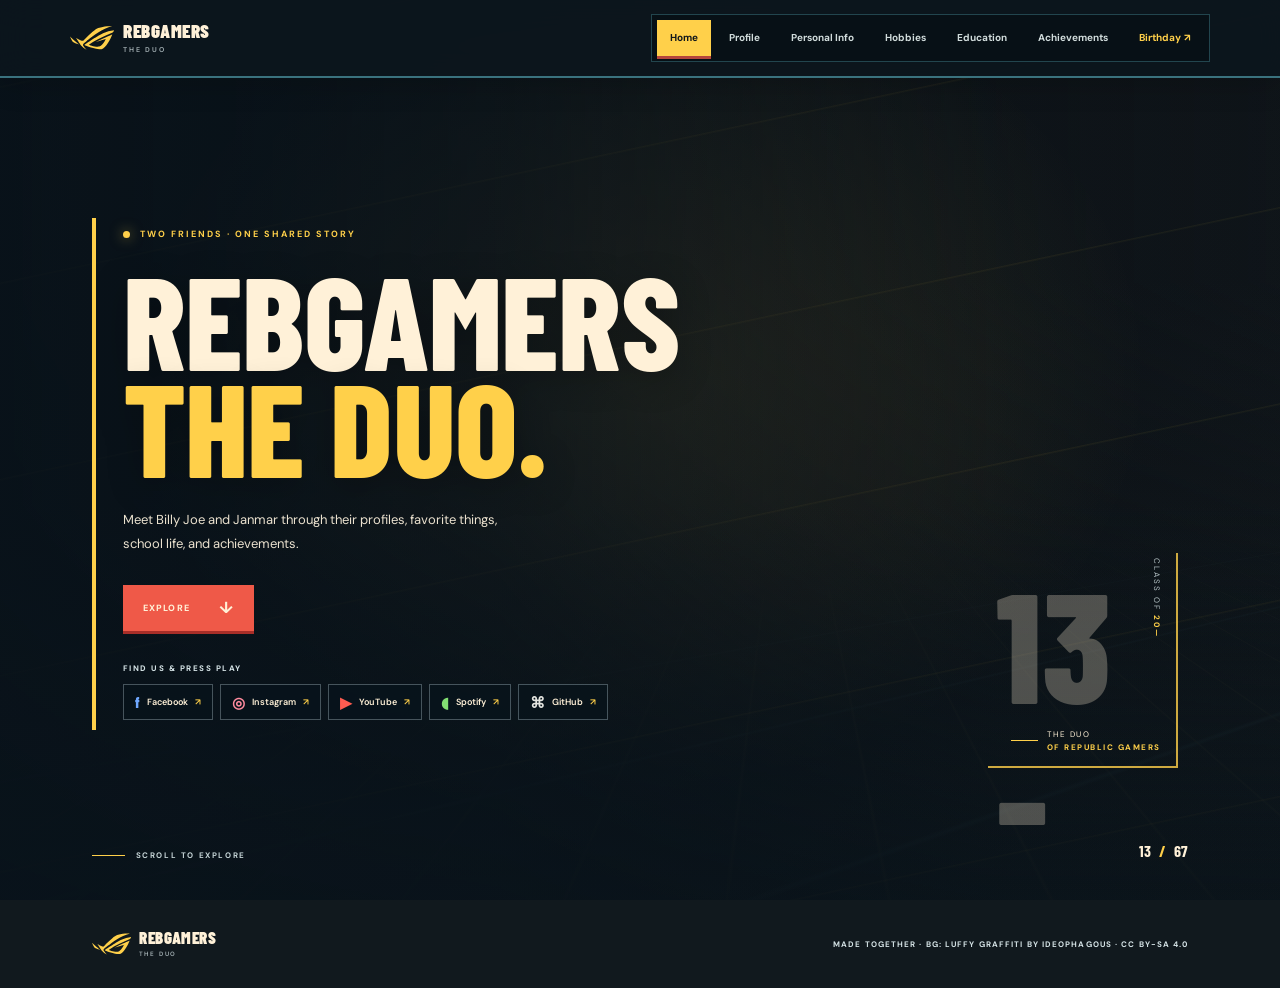
==== index.html @ a20a7be3 "Fix social share preview image URL" ====
<!DOCTYPE html>
<html lang="en">
<head>
	<meta charset="UTF-8">
	<meta name="viewport" content="width=device-width, initial-scale=1.0">
	<meta name="theme-color" content="#11171b">
	<meta name="description" content="REBGAMERS: a shared student portfolio featuring hobbies, education, and achievements.">
	<title>REBGAMERS</title>
	<link rel="canonical" href="https://billyjoedamasino45-gif.github.io/REBGAMERS..../">
	<meta property="og:type" content="website">
	<meta property="og:url" content="https://billyjoedamasino45-gif.github.io/REBGAMERS..../">
	<meta property="og:title" content="REBGAMERS | Billy Joe and Janmar">
	<meta property="og:description" content="Meet Billy Joe and Janmar in their shared portfolio of profiles, hobbies, education, and achievements.">
	<meta property="og:image" content="https://billyjoedamasino45-gif.github.io/REBGAMERS..../bj.jpg">
	<meta property="og:image:alt" content="Billy Joe Damasino">
	<meta name="twitter:card" content="summary_large_image">
	<meta name="twitter:title" content="REBGAMERS | Billy Joe and Janmar">
	<meta name="twitter:description" content="Meet Billy Joe and Janmar in their shared portfolio of profiles, hobbies, education, and achievements.">
	<meta name="twitter:image" content="https://billyjoedamasino45-gif.github.io/REBGAMERS..../bj.jpg">
	<link rel="preconnect" href="https://fonts.googleapis.com">
	<link rel="preconnect" href="https://fonts.gstatic.com" crossorigin>
	<link href="https://fonts.googleapis.com/css2?family=Barlow+Condensed:wght@500;600;700;800;900&family=DM+Sans:wght@400;500;600;700&display=swap" rel="stylesheet">
	<link rel="stylesheet" href="style.css">
</head>
<body>
	<div class="race-backdrop" aria-hidden="true">
		<div class="race-photo"></div>
		<div class="speed-lines"></div>
		<div class="race-grid"></div>
	</div>

	<header class="site-header">
		<a class="wordmark" href="#home" aria-label="REBGAMERS home"><svg class="wordmark-mark" viewBox="0 0 32 18" aria-hidden="true"><path fill="#ffd04a" fill-rule="evenodd" d="M12.143 11.094c-2.552 1.888-2.936 2.676-2.627 3.273a20.501 20.501 0 0 0 2.58 3.2v.023a11.358 11.358 0 0 1-4.046-3.097c-.935-1.264-3.596-5.474-3.596-5.474.297.142.634.314.992.495 1.573.799 3.54 1.796 4.173 1.443 5.736-5.593 8.835-8.558 10.954-9.222C26.517-.139 30.677.54 30.677.54 23.67 2.194 16.384 7.825 13.19 10.294c-.425.328-.777.6-1.046.8zm-.445 3.575a8.9 8.9 0 0 1-1.158-.645s8.482-6.043 13.5-8.429A24.683 24.683 0 0 1 32 3.292a2.404 2.404 0 0 1-.949 1.622h-.047c-11.95 4.874-16.992 8.657-17.395 8.966 0 .007 4.862 1.918 7.59 1.37 2.727-.547 4.824-5.469 4.824-5.469l1.758-.54-9.578 2.893.525-.266.033-.011c.797-.409 2.504-1.253 5.313-2.567 3.348-1.575 6.669-2.893 6.669-2.893-1.11 3.083-4.653 9.767-7.789 10.791-1.167.375-7.158-.72-11.256-2.519zm7.03-2.8.009-.005-.142.052.133-.048zm9.975-6.217zM1.812 11.596A17.537 17.537 0 0 1 0 7.996s4.478 4.178 6.662 5.703l-.059-.028c-.484-.112-3.928-.956-4.791-2.075z"/></svg><span>REBGAMERS<small>THE DUO</small></span></a>
		<nav class="main-nav" aria-label="Main navigation">
			<a class="nav-link active" href="#home" aria-current="page">Home</a>
			<a class="nav-link" href="#Profile">Profile</a>
			<a class="nav-link" href="#personal-info">Personal Info</a>
			<a class="nav-link" href="#hobbies">Hobbies</a>
			<a class="nav-link" href="#education">Education</a>
			<a class="nav-link" href="#achievements">Achievements</a>
			<a class="nav-link nav-date" href="#dates">Birthday <span aria-hidden="true">↗</span></a>
		</nav>
	</header>

	<main>
		<section class="hero" id="home">
			<div class="hero-copy">
				<p class="eyebrow"><span class="live-dot"></span> TWO FRIENDS · ONE SHARED STORY</p>
				<h1>REBGAMERS<br><span>the duo.</span></h1>
				<p class="hero-description">Meet Billy Joe and Janmar through their profiles, favorite things, school life, and achievements.</p>
				<a class="hero-button" href="#Profile">EXPLORE <span aria-hidden="true">↓</span></a>
				<div class="app-shortcuts" aria-label="Useful app links">
					<p>FIND US &amp; PRESS PLAY</p>
					<div class="app-link-grid">
						<a class="app-link app-facebook" href="https://www.facebook.com/" target="_blank" rel="noopener noreferrer"><span aria-hidden="true">f</span> Facebook <span class="app-external" aria-hidden="true">↗</span></a>
						<a class="app-link app-instagram" href="https://www.instagram.com/" target="_blank" rel="noopener noreferrer"><span aria-hidden="true">◎</span> Instagram <span class="app-external" aria-hidden="true">↗</span></a>
						<a class="app-link app-youtube" href="https://www.youtube.com/" target="_blank" rel="noopener noreferrer"><span aria-hidden="true">▶</span> YouTube <span class="app-external" aria-hidden="true">↗</span></a>
						<a class="app-link app-spotify" href="https://open.spotify.com/" target="_blank" rel="noopener noreferrer"><span aria-hidden="true">◖</span> Spotify <span class="app-external" aria-hidden="true">↗</span></a>
						<a class="app-link app-github" href="https://github.com/" target="_blank" rel="noopener noreferrer"><span aria-hidden="true">⌘</span> GitHub <span class="app-external" aria-hidden="true">↗</span></a>
					</div>
				</div>
			</div>
			<div class="hero-aside" aria-label="REBGAMERS">
				<span class="hero-vertical-label">CLASS OF <b>20—</b></span>
				<div class="hero-number">13 - 67</div>
				<div class="hero-caption"><span class="caption-line"></span><span>THE DUO <br><b> OF REPUBLIC GAMERS</b></span></div>
			</div>
			<a class="scroll-cue" href="#Profile"><span class="scroll-line"></span> SCROLL TO EXPLORE</a>
			<div class="hero-index">13 <span>/</span> 67</div>
		</section>

		<section class="Profile-section content-section" id="Profile">
			<div class="section-heading">
				<div><p class="eyebrow section-kicker">012 — GAMERS</p><h2>Meet the <span>DUO.</span></h2></div>
				<p class="section-intro">Two different personalities with Billy Joe And Janmar Lawrence.</p>
			</div>
			<div class="friend-grid">
				<article class="friend-card friend-one">
					<div class="friend-photo-wrap">
						<img class="friend-photo" src="photos/bj.jpg" alt="Billy Joe Damasino" loading="lazy" decoding="async">
						<span class="portrait-label"> spam dol</span><span class="friend-number">13</span>
					</div>
					<div class="friend-info"><p class="eyebrow">YAMETE KUDASAI 13 · CO LEADER</p><h3 contenteditable="true" spellcheck="false" aria-label="Edit first friend's name">Billy Joe E. Damasino</h3><p class="friend-tagline" contenteditable="true" spellcheck="false" aria-label="Edit first friend's tagline">Isaiah 60:22</p><a class="text-link" href="#profile-one-hobbies">EXPLORE PROFILE <span aria-hidden="true">↗</span></a></div>
				</article>
				<article class="friend-card friend-two">
					<div class="friend-photo-wrap">
						<img class="friend-photo" src="photos/jm.jpg" alt="Janmar Lawrence Aloot" loading="lazy" decoding="async">
						<span class="portrait-label">HAYABUSA</span><span class="friend-number">67</span>
					</div>
					<div class="friend-info"><p class="eyebrow">Haya 67 · LEADER</p><h3 contenteditable="true" spellcheck="false" aria-label="Edit second friend's name">Janmar Lawrence P. Aloot</h3><p class="friend-tagline" contenteditable="true" spellcheck="false" aria-label="Edit second friend's tagline">Good energy. Sharp focus. Ready for more.</p><a class="text-link" href="#profile-two-hobbies">EXPLORE PROFILE <span aria-hidden="true">↗</span></a></div>
				</article>
			</div>
			<p class="edit-note">Tap highlighted text to edit it. Your changes are saved in this browser only.</p>
		</section>

		<section class="personal-section content-section" id="personal-info">
			<div class="section-heading">
				<div><p class="eyebrow section-kicker">02 — THE DUO</p><h2>Personal <span>details.</span></h2></div>
				<p class="section-intro">A quick look at the people, places, and details that make up the duo.</p>
			</div>
			<div class="profile-columns personal-columns">
				<article class="personal-panel">
					<div class="panel-topline"><span class="driver-tag"><span class="status-dot"></span> YAMETE KUDASAI 13.</span><span class="panel-id">A / PERSONAL INFO</span></div>
					<h3 contenteditable="true" spellcheck="false" aria-label="Edit first friend's name">BILLY JOE E. DAMASINO </h3>
					<div class="personal-serial">13</div>
					<dl class="personal-list">
						<div class="personal-row"><dt>DATE OF BIRTH</dt><dd contenteditable="true" spellcheck="false">13/09/2008</dd></div>
						<div class="personal-row"><dt>RELIGION</dt><dd contenteditable="true" spellcheck="false">Roman Catholic</dd></div>
						<div class="personal-row"><dt>FATHER</dt><dd contenteditable="true" spellcheck="false">JUANITO D. DAMASINO</dd></div>
						<div class="personal-row"><dt>MOTHER</dt><dd contenteditable="true" spellcheck="false">VIRGINIA E. DAMASINO</dd></div>
						<div class="personal-row"><dt>ADDRESS</dt><dd contenteditable="true" spellcheck="false">Carunoan East Rosario La Union</dd></div>
					</dl>
				</article>
				<article class="personal-panel personal-panel-alt">
					<div class="panel-topline"><span class="driver-tag"><span class="status-dot"></span>ITS UP TO YOU.</span><span class="panel-id">B / PERSONAL INFO</span></div>
					<h3 contenteditable="true" spellcheck="false" aria-label="Edit second friend's name">JANMAR LAWRENCE P. ALOOT</h3>
					<div class="personal-serial">67</div>
					<dl class="personal-list">
						<div class="personal-row"><dt>DATE OF BIRTH</dt><dd contenteditable="true" spellcheck="false">06/10/2004</dd></div>
						<div class="personal-row"><dt>RELIGION</dt><dd contenteditable="true" spellcheck="false">Roman Catholic</dd></div>
						<div class="personal-row"><dt>FATHER</dt><dd contenteditable="true" spellcheck="false">Jayson Chavez</dd></div>
						<div class="personal-row"><dt>MOTHER</dt><dd contenteditable="true" spellcheck="false">Mary Ann Perez</dd></div>
						<div class="personal-row"><dt>ADDRESS</dt><dd contenteditable="true" spellcheck="false">Urdaneta City, Pangasinan</dd></div>
					</dl>
				</article>
			</div>
			
		</section>

		<section class="split-section content-section" id="hobbies">
			<div class="section-heading">
				<div><p class="eyebrow section-kicker">03 — hobbies / favorates</p><h2>we have<br><span>for fun.</span></h2></div>
				<p class="section-two different">Billy Joe And JM has two different hobbies.</p>
			</div>
			<div class="profile-columns">
				<article class="profile-panel" id="profile-one-hobbies">
					<div class="panel-topline"><span class="driver-tag"><span class="status-dot"></span> YAMETE KUDASAI</span><span class="panel-id">A / HOBBIES</span></div>
					<h3 contenteditable="true" spellcheck="false" aria-label="Edit first friend's name">BILLY JOE E.DAMASINO</h3>
					<div class="hobby-folders">
						<section class="hobby-folder" data-user="billy" data-folder="music"><div class="folder-heading"><span class="folder-icon" aria-hidden="true">♫</span><div><h4>Music</h4><p>Favorite songs and audio</p></div></div><label class="folder-add">＋ Add music<input class="folder-input" type="file" accept="audio/*" multiple aria-label="Add music files for Friend One"></label><div class="folder-items" aria-live="polite"><p class="folder-empty">Your music will appear here.</p></div></section>
						<section class="hobby-folder" data-user="billy" data-folder="photos"><div class="folder-heading"><span class="folder-icon" aria-hidden="true">▧</span><div><h4>Photos</h4><p>Pictures and memories</p></div></div><label class="folder-add">＋ Add photos<input class="folder-input" type="file" accept="image/*" multiple aria-label="Add photos for Friend One"></label><div class="folder-items" aria-live="polite"><p class="folder-empty">Your photos will appear here.</p></div></section>
						<section class="hobby-folder" data-user="billy" data-folder="favorites"><div class="folder-heading"><span class="folder-icon" aria-hidden="true">☆</span><div><h4>Favorites</h4><p>Photos or music you love</p></div></div><label class="folder-add">＋ Add favorites<input class="folder-input" type="file" accept="image/*,audio/*" multiple aria-label="Add favorite photos or music for Friend One"></label><div class="folder-items" aria-live="polite"><p class="folder-empty">Your favorites will appear here.</p></div></section>
					</div>
				</article>
				<article class="profile-panel profile-panel-alt" id="profile-two-hobbies">
					<div class="panel-topline"><span class="driver-tag"><span class="status-dot"></span> ITS UP TO YOU.</span><span class="panel-id">B / HOBBIES</span></div>
					<h3 contenteditable="true" spellcheck="false" aria-label="Edit second friend's name">JANMAR LAWRENCE P. ALOOT</h3>
					<div class="hobby-folders">
						<section class="hobby-folder" data-user="janmar" data-folder="music"><div class="folder-heading"><span class="folder-icon" aria-hidden="true">♫</span><div><h4>Music</h4><p>Favorite songs and audio</p></div></div><label class="folder-add">＋ Add music<input class="folder-input" type="file" accept="audio/*" multiple aria-label="Add music files for Friend Two"></label><div class="folder-items" aria-live="polite"><p class="folder-empty">Your music will appear here.</p></div></section>
						<section class="hobby-folder" data-user="janmar" data-folder="photos"><div class="folder-heading"><span class="folder-icon" aria-hidden="true">▧</span><div><h4>Photos</h4><p>Pictures and memories</p></div></div><label class="folder-add">＋ Add photos<input class="folder-input" type="file" accept="image/*" multiple aria-label="Add photos for Friend Two"></label><div class="folder-items" aria-live="polite"><p class="folder-empty">Your photos will appear here.</p></div></section>
						<section class="hobby-folder" data-user="janmar" data-folder="favorites"><div class="folder-heading"><span class="folder-icon" aria-hidden="true">☆</span><div><h4>Favorites</h4><p>Photos or music you love</p></div></div><label class="folder-add">＋ Add favorites<input class="folder-input" type="file" accept="image/*,audio/*" multiple aria-label="Add favorite photos or music for Friend Two"></label><div class="folder-items" aria-live="polite"><p class="folder-empty">Your favorites will appear here.</p></div></section>
					</div>
				</article>
			</div>
			<p class="edit-note">New uploads are saved in this browser.</p>
			<p class="hobby-status" role="status" aria-live="polite"></p>
		</section>

		<section class="education-section content-section" id="education">
			<div class="section-heading">
				<div><p class="eyebrow section-kicker">04 — EDUCATION</p><h2>Every grade.<br><span>Every step.</span></h2></div>
			</div>
			<div class="profile-columns education-columns">
				<article class="education-panel">
					<div class="panel-topline"><span class="driver-tag"><span class="status-dot"></span> YAMETE KUDASAI</span><span class="panel-id">A / EDUCATION</span></div>
					<h3 contenteditable="true" spellcheck="false" aria-label="Edit first friend's name">BILLY JOE E. DAMASINO</h3>
					<div class="school-stage"><span class="stage-label">ELEMENTARY</span><span class="stage-grades">GRADES 1–6</span><p contenteditable="true" spellcheck="false">Carunoan Elementary School · 2014 - 2020</p><div class="grade-track" aria-label="Grades 1 through 6"><span>01</span><span>02</span><span>03</span><span>04</span><span>05</span><span>06</span></div></div>
					<div class="school-stage"><span class="stage-label">JUNIOR HIGH</span><span class="stage-grades">GRADES 7–10</span><p contenteditable="true" spellcheck="false">Rosario Integrated School(RIS) · </p><div class="grade-track four" aria-label="Grades 7 through 10"><span>07</span><span>08</span><span>09</span><span>10</span></div></div>
					<div class="school-stage"><span class="stage-label">SENIOR HIGH</span><span class="stage-grades">GRADES 11–12</span><p contenteditable="true" spellcheck="false">Rosario Integrated School(RIS) · HUMSS 2024- 2026</p><div class="grade-track two" aria-label="Grades 11 and 12"><span>11</span><span>12</span></div></div>
				</article>
				<article class="education-panel education-panel-alt">
					<div class="panel-topline"><span class="driver-tag"><span class="status-dot"></span> Haya 2</span><span class="panel-id">B / EDUCATION</span></div>
					<h3 contenteditable="true" spellcheck="false" aria-label="Edit second friend's name">Janmar Lawrence P. ALOOT</h3>
					<div class="school-stage"><span class="stage-label">ELEMENTARY</span><span class="stage-grades">GRADES 1–6</span><p contenteditable="true" spellcheck="false">Sampiruhan Elementary School</p><div class="grade-track" aria-label="Grades 1 through 6"><span>01</span><span>02</span><span>03</span><span>04</span><span>05</span><span>06</span></div></div>
					<div class="school-stage"><span class="stage-label">JUNIOR HIGH</span><span class="stage-grades">GRADES 7–10</span><p contenteditable="true" spellcheck="false">Palina East National High School</p><div class="grade-track four" aria-label="Grades 7 through 10"><span>07</span><span>08</span><span>09</span><span>10</span></div></div>
					<div class="school-stage"><span class="stage-label">SENIOR HIGH</span><span class="stage-grades">GRADES 11–12</span><p contenteditable="true" spellcheck="false">Palina East National High School · STEM 2019 - 2020 & 2020 - 2022 </p><div class="grade-track two" aria-label="Grades 11 and 12"><span>11</span><span>12</span></div></div>
				</article>
			</div>
		</section>

		<section class="achievement-section content-section" id="achievements">
			<div class="section-heading">
				<div><p class="eyebrow section-kicker">05 — ACHIEVEMENTS</p><h2>Wins worth<br><span>remembering.</span></h2></div>
				<p class="section-intro">Big or small, every achievement counts. Put the award, what it was for, and the year.</p>
			</div>
			<div class="profile-columns achievement-columns">
				<article class="achievement-panel">
					<div class="panel-topline"><span class="driver-tag"><span class="status-dot"></span> YAMETE KUDASAI</span><span class="panel-id">A / ACHIEVEMENTS</span></div>
					<h3 contenteditable="true" spellcheck="false" aria-label="Edit first friend's name">BILLY JOE E. DAMASINO </h3>
					<div class="award-row"><span class="award-star">★</span><div><strong contenteditable="true" spellcheck="false">Champion Performing arts Salip Kaalaman CULMILATING- First Place Creative booth CULMINATING  </strong><p contenteditable="true" spellcheck="false">Award title or achievement · Year</p></div><span class="award-rank">01</span></div>
					<div class="award-row"><span class="award-star">★</span><div><strong contenteditable="true" spellcheck="false"> 8 ball and 9 ball champion intramurals 2024 present </strong><p contenteditable="true" spellcheck="false">2024 Present</p></div><span class="award-rank">02</span></div>
					<div class="award-row"><span class="award-star">★</span><div><strong contenteditable="true" spellcheck="false">8 ball and  9 ball champion intramurals 2025 - defending champion (RIS) District 2025</strong><p >2025 present</p></div><span class="award-rank">03</span></div>
				</article>
				<article class="achievement-panel achievement-panel-alt">
					<div class="panel-topline"><span class="driver-tag"><span class="status-dot"></span> Haya 2</span><span class="panel-id">B / ACHIEVEMENTS</span></div>
					<h3 contenteditable="true" spellcheck="false" aria-label="Edit second friend's name">JANMAR LAWRENCE P. ALOOT</h3>
					<div class="award-row"><span class="award-star">★</span><div><strong contenteditable="true" spellcheck="false">Perfect attendance award</strong></div><span class="award-rank">01</span></div>
					<div class="award-row"><span class="award-star">★</span><div><strong contenteditable="true" spellcheck="false">Sports or team achievement</strong><p contenteditable="true" spellcheck="false">chess 1st runner up intramurals 2018</p></div><span class="award-rank">02</span></div>
					<div class="award-row"><span class="award-star">★</span><div><strong contenteditable="true" spellcheck="false">A personal win</strong><p contenteditable="true" spellcheck="false">chess defending champion 2019 - (PENHS)</p></div><span class="award-rank">03</span></div>
				</article>
			</div>
		</section>

		<section class="dates-section content-section" id="dates">
			<div class="dates-header"><p class="eyebrow section-kicker">06 — CELEBRATE US</p><h2>Our <span>birthdays.</span></h2><p>SPECIAL DAY</p></div>
			<div class="dates-grid">
				<article class="date-entry"><span class="date-driver">YAMETE KUDASAI</span><span class="date-icon" aria-hidden="true">✳</span><h3 contenteditable="true" spellcheck="false">BILLY JOE E. DAMASINO</h3><div class="date-field"><span>BIRTHDAY</span><span contenteditable="true" spellcheck="false">13/09/2008</span></div><div class="date-field"><span>FAVORITE MEMORY</span><span contenteditable="true" spellcheck="false">to celebrate cristmas and new year with my family - december 25 - january 1</span></div></article>
				<article class="date-entry date-entry-alt"><span class="date-driver">Haya 2</span><span class="date-icon" aria-hidden="true">✳</span><h3 contenteditable="true" spellcheck="false">JANMAR LAWRENCE P. ALOOT</h3><div class="date-field"><span>BIRTHDAY</span><span contenteditable="true" spellcheck="false">06/10/2004</span></div><div class="date-field"><span>FAVORITE MEMORY</span><span contenteditable="true" spellcheck="false">to celebrate cristmas and new year with my family - december 25 - january 1</span></div></article>
			</div>
			<p class="final-date">present <span>—</span> 2026</p>
		</section>
	</main>
	<p class="edit-status" role="status" aria-live="polite"></p>

	<footer class="site-footer"><a class="wordmark footer-mark" href="#home" aria-label="REBGAMERS home"><svg class="wordmark-mark" viewBox="0 0 32 18" aria-hidden="true"><path fill="#ffd04a" fill-rule="evenodd" d="M12.143 11.094c-2.552 1.888-2.936 2.676-2.627 3.273a20.501 20.501 0 0 0 2.58 3.2v.023a11.358 11.358 0 0 1-4.046-3.097c-.935-1.264-3.596-5.474-3.596-5.474.297.142.634.314.992.495 1.573.799 3.54 1.796 4.173 1.443 5.736-5.593 8.835-8.558 10.954-9.222C26.517-.139 30.677.54 30.677.54 23.67 2.194 16.384 7.825 13.19 10.294c-.425.328-.777.6-1.046.8zm-.445 3.575a8.9 8.9 0 0 1-1.158-.645s8.482-6.043 13.5-8.429A24.683 24.683 0 0 1 32 3.292a2.404 2.404 0 0 1-.949 1.622h-.047c-11.95 4.874-16.992 8.657-17.395 8.966 0 .007 4.862 1.918 7.59 1.37 2.727-.547 4.824-5.469 4.824-5.469l1.758-.54-9.578 2.893.525-.266.033-.011c.797-.409 2.504-1.253 5.313-2.567 3.348-1.575 6.669-2.893 6.669-2.893-1.11 3.083-4.653 9.767-7.789 10.791-1.167.375-7.158-.72-11.256-2.519zm7.03-2.8.009-.005-.142.052.133-.048zm9.975-6.217zM1.812 11.596A17.537 17.537 0 0 1 0 7.996s4.478 4.178 6.662 5.703l-.059-.028c-.484-.112-3.928-.956-4.791-2.075z"/></svg><span>REBGAMERS<small>THE DUO</small></span></a><p>MADE TOGETHER · BG: LUFFY GRAFFITI BY IDEOPHAGOUS · CC BY-SA 4.0</p></footer>
	<script>
		const sections = Array.from(document.querySelectorAll('main > section'));
		const navigationLinks = Array.from(document.querySelectorAll('.main-nav .nav-link'));

		function showSection(sectionId, updateHistory = true, scrollToTarget = false) {
			const normalizedId = String(sectionId || '').replace(/^#/, '').trim();
			const requestedTarget = normalizedId ? document.getElementById(normalizedId) : null;
			const section = requestedTarget?.closest('main > section') ?? document.getElementById('home');
			if (!section) return;

			const targetSectionId = section.id;
			sections.forEach((item) => {
				const isActive = item === section;
				item.hidden = !isActive;
				item.classList.toggle('section-entering', isActive);
			});
			navigationLinks.forEach((link) => {
				const active = link.hash === `#${targetSectionId}`;
				link.classList.toggle('active', active);
				if (active) link.setAttribute('aria-current', 'page');
				else link.removeAttribute('aria-current');
			});
			const activeLink = navigationLinks.find((link) => link.hash === `#${targetSectionId}`);
			const navigation = activeLink?.parentElement;
			if (activeLink && navigation && navigation.scrollWidth > navigation.clientWidth) {
				const left = activeLink.offsetLeft - navigation.offsetLeft - (navigation.clientWidth - activeLink.clientWidth) / 2;
				navigation.scrollTo({
					left,
					behavior: window.matchMedia('(prefers-reduced-motion: reduce)').matches ? 'auto' : 'smooth'
				});
			}
			if (updateHistory && window.location.hash !== `#${targetSectionId}`) {
				history.pushState(null, '', `#${targetSectionId}`);
			}
			if (scrollToTarget) {
				const behavior = window.matchMedia('(prefers-reduced-motion: reduce)').matches ? 'auto' : 'smooth';
				requestAnimationFrame(() => (requestedTarget || section).scrollIntoView({ behavior, block: 'start' }));
			}
		}

		document.addEventListener('click', (event) => {
			const link = event.target.closest('a[href^="#"]');
			if (!link) return;
			const targetId = decodeURIComponent(link.hash.slice(1));
			const target = document.getElementById(targetId);
			const section = target?.closest('main > section') ?? document.getElementById('home');
			if (!section) return;
			event.preventDefault();
			showSection(targetId, true, true);
		});

		window.addEventListener('popstate', () => showSection(location.hash.slice(1) || 'home', false, true));
		showSection(location.hash.slice(1) || 'home', false, Boolean(location.hash));

		const EDITABLE_STORAGE_KEY = 'portfolio-editable-content-v1';
		const editableContent = Array.from(document.querySelectorAll('[contenteditable="true"]'));
		const editStatus = document.querySelector('.edit-status');
		let savedEdits = {};
		try {
			const storedEdits = JSON.parse(localStorage.getItem(EDITABLE_STORAGE_KEY) || '{}');
			if (storedEdits && typeof storedEdits === 'object' && !Array.isArray(storedEdits)) {
				savedEdits = storedEdits;
			} else {
				throw new Error('Saved edits have an invalid format.');
			}
		} catch (error) {
			editStatus.textContent = 'Could not load saved edits from this browser. The original page text is shown.';
		}

		editableContent.forEach((element, index) => {
			const savedText = savedEdits[`item-${index}`];
			if (typeof savedText === 'string') element.textContent = savedText;
		});

		document.addEventListener('input', (event) => {
			const editedElement = event.target.closest('[contenteditable="true"]');
			if (!editedElement) return;

			const edits = Object.fromEntries(editableContent.map((element, index) => [
				`item-${index}`,
				element.textContent || ''
			]));
			try {
				localStorage.setItem(EDITABLE_STORAGE_KEY, JSON.stringify(edits));
				editStatus.textContent = 'Your changes are saved in this browser only.';
			} catch (error) {
				editStatus.textContent = 'Could not save your changes in this browser. Try removing some browser data.';
			}
		});

		const raceBackdrop = document.querySelector('.race-backdrop');
		const enableParallax = window.matchMedia('(hover: hover) and (pointer: fine)').matches
			&& !window.matchMedia('(prefers-reduced-motion: reduce)').matches;
		let parallaxFrame = 0;
		let pointerX = 0;
		let pointerY = 0;

		function updateParallax() {
			parallaxFrame = 0;
			const x = pointerX;
			const y = pointerY;
			raceBackdrop.style.setProperty('--depth-x', `${-x * 14}px`);
			raceBackdrop.style.setProperty('--depth-y', `${-y * 10}px`);
			raceBackdrop.style.setProperty('--tilt-x', `${y * 1.4}deg`);
			raceBackdrop.style.setProperty('--tilt-y', `${-x * 1.6}deg`);
			raceBackdrop.style.setProperty('--grid-x', `${x * 12}px`);
			raceBackdrop.style.setProperty('--grid-y', `${y * 8}px`);
			raceBackdrop.style.setProperty('--line-x', `${x * -5}px`);
			raceBackdrop.style.setProperty('--light-x', `${50 + x * 18}%`);
			raceBackdrop.style.setProperty('--light-y', `${42 + y * 18}%`);
		}

		function resetParallax() {
			pointerX = 0;
			pointerY = 0;
			if (!parallaxFrame) parallaxFrame = requestAnimationFrame(updateParallax);
		}

		if (enableParallax) {
			window.addEventListener('pointermove', (event) => {
				pointerX = (event.clientX / window.innerWidth - .5) * 2;
				pointerY = (event.clientY / window.innerHeight - .5) * 2;
				if (!parallaxFrame) parallaxFrame = requestAnimationFrame(updateParallax);
			});
			window.addEventListener('pointerleave', resetParallax);
			window.addEventListener('blur', resetParallax);
		}

		const HOBBY_STORAGE_KEY = 'portfolio-hobby-files-v1';
		const hobbyStatus = document.querySelector('.hobby-status');
		let savedHobbyFiles = {};

		function setHobbyStatus(message) {
			hobbyStatus.textContent = message;
		}

		try {
			const storedFiles = JSON.parse(localStorage.getItem(HOBBY_STORAGE_KEY) || '{}');
			if (storedFiles && typeof storedFiles === 'object' && !Array.isArray(storedFiles)) {
				savedHobbyFiles = storedFiles;
			} else {
				throw new Error('Saved hobby files have an invalid format.');
			}
		} catch (error) {
			setHobbyStatus('Saved uploads could not be read from this browser.');
		}

		function getHobbyFolderKey(folder) {
			return `${folder.dataset.user}-${folder.dataset.folder}`;
		}

		function renderHobbyFiles(folder, files) {
			const container = folder.querySelector('.folder-items');
			container.replaceChildren();
			const validFiles = Array.isArray(files)
				? files.filter((file) => file && typeof file.name === 'string' && typeof file.data === 'string' && file.data)
				: [];

			if (!validFiles.length) {
				const emptyMessage = document.createElement('p');
				emptyMessage.className = 'folder-empty';
				const type = folder.dataset.folder;
				emptyMessage.textContent = type === 'music'
					? 'Your music will appear here.'
					: type === 'photos'
						? 'Your photos will appear here.'
						: 'Your favorites will appear here.';
				container.append(emptyMessage);
				return;
			}

			validFiles.forEach((file) => {
				const item = document.createElement('div');
				item.className = 'folder-item';
				if (typeof file.type === 'string' && file.type.startsWith('image/')) {
					const image = document.createElement('img');
					image.src = file.data;
					image.alt = file.name;
					item.append(image);
				} else if (typeof file.type === 'string' && file.type.startsWith('audio/')) {
					const audio = document.createElement('audio');
					audio.controls = true;
					audio.src = file.data;
					item.append(audio);
				}
				const name = document.createElement('span');
				name.className = 'folder-file-name';
				name.textContent = file.name;
				item.append(name);
				container.append(item);
			});
		}

		document.querySelectorAll('.hobby-folder').forEach((folder) => {
			renderHobbyFiles(folder, savedHobbyFiles[getHobbyFolderKey(folder)]);
		});

		function readHobbyFile(file) {
			return new Promise((resolve, reject) => {
				const reader = new FileReader();
				reader.onload = () => resolve({ name: file.name, type: file.type, data: reader.result });
				reader.onerror = () => reject(new Error(`Could not read ${file.name}.`));
				reader.readAsDataURL(file);
			});
		}

		document.querySelectorAll('.folder-input').forEach((input) => {
			input.addEventListener('change', async () => {
				const folder = input.closest('.hobby-folder');
				const key = getHobbyFolderKey(folder);
				try {
					const files = await Promise.all(Array.from(input.files || [], readHobbyFile));
					if (!files.length) return;
					const updatedFiles = [...(Array.isArray(savedHobbyFiles[key]) ? savedHobbyFiles[key] : []), ...files];
					const updatedSavedFiles = { ...savedHobbyFiles, [key]: updatedFiles };
					localStorage.setItem(HOBBY_STORAGE_KEY, JSON.stringify(updatedSavedFiles));
					savedHobbyFiles = updatedSavedFiles;
					renderHobbyFiles(folder, updatedFiles);
					setHobbyStatus('Your files were added and saved in this browser.');
				} catch (error) {
					setHobbyStatus(`Could not save your files in this browser. ${error.message}`);
				} finally {
					input.value = '';
				}
			});
		});

	</script>
</body>
</html>
---- style.css ----
:root {
	color-scheme: dark;
	--ink: #11171b;
	--paper: #fff1d8;
	--muted: #bed4dc;
	--line: rgba(216, 235, 237, .2);
	--lime: #ffd04a;
	--orange: #ef5948;
	--ocean: #62bfd0;
	--soft-text: #d5e3e6;
	--quiet-text: #9fbac2;
	--display: 'Barlow Condensed', Impact, sans-serif;
	--body: 'DM Sans', sans-serif;
}

* { box-sizing: border-box; }
html { scroll-behavior: smooth; scroll-padding-top: 84px; }
body { margin: 0; background: var(--ink); color: var(--paper); font-family: var(--body); font-size: 14px; line-height: 1.6; }
a { color: inherit; text-decoration: none; }
::selection { background: var(--lime); color: var(--ink); }
:focus-visible { outline: 2px solid var(--lime); outline-offset: 4px; }

.race-backdrop { position: fixed; inset: 0; z-index: -1; overflow: hidden; background: #11171b; perspective: 1000px; perspective-origin: 50% 45%; pointer-events: none; }
.race-photo { position: absolute; inset: -2%; background-image: linear-gradient(90deg, rgba(10, 16, 21, .9) 0%, rgba(10, 16, 21, .68) 39%, rgba(10, 16, 21, .15) 100%), linear-gradient(0deg, #11171b 1%, transparent 68%), url('https://upload.wikimedia.org/wikipedia/commons/thumb/5/50/Graffiti_of_Luffy_-_Bad_Cannstatt_-_Stuttgart.jpg/1920px-Graffiti_of_Luffy_-_Bad_Cannstatt_-_Stuttgart.jpg'); background-position: center, center, 58% 48%; background-size: cover; transform-style: preserve-3d; animation: engine-idle 28s ease-in-out infinite alternate; }
.race-photo::after { position: absolute; inset: 0; background: radial-gradient(ellipse at var(--light-x, 50%) var(--light-y, 42%), rgba(255, 208, 74, .12), transparent 54%); content: ''; mix-blend-mode: screen; }
.speed-lines { position: absolute; inset: 0; opacity: .2; background: repeating-linear-gradient(168deg, transparent 0 84px, rgba(255, 208, 74, .3) 85px, transparent 87px 192px); animation: track-flow 14s linear infinite; }
.race-grid { position: absolute; right: -14%; bottom: -53%; width: 80%; height: 90%; opacity: .24; transform: perspective(390px) translate3d(var(--grid-x, 0px), var(--grid-y, 0px), 0) rotateX(64deg) rotateZ(-13deg); transform-origin: center top; background-image: linear-gradient(rgba(98, 191, 208, .25) 1px, transparent 1px), linear-gradient(90deg, rgba(255, 208, 74, .18) 1px, transparent 1px); background-size: 56px 56px; mask-image: linear-gradient(to bottom, transparent, black 31%, transparent 88%); }
@keyframes track-flow { from { transform: translate3d(var(--line-x, 0px), 0, 0) translateX(-20%); } to { transform: translate3d(var(--line-x, 0px), 0, 0) translateX(calc(-15% + 5vw)); } }
@keyframes engine-idle { from { transform: perspective(1000px) translate3d(var(--depth-x, 0px), var(--depth-y, 0px), 0) rotateX(var(--tilt-x, 0deg)) rotateY(var(--tilt-y, 0deg)) scale(1.075) translate3d(-.7%, 0, 0); } to { transform: perspective(1000px) translate3d(var(--depth-x, 0px), var(--depth-y, 0px), 0) rotateX(var(--tilt-x, 0deg)) rotateY(var(--tilt-y, 0deg)) scale(1.11) translate3d(.7%, -1%, 0); } }

.site-header { position: sticky; z-index: 5; top: 0; left: 0; display: flex; width: 100%; height: 78px; align-items: center; justify-content: space-between; padding: 0 5.5%; border-bottom: 2px solid rgba(98,191,208,.55); background: rgba(12,22,29,.94); box-shadow: 0 8px 28px rgba(0,0,0,.16); backdrop-filter: blur(16px); }
.wordmark { display: inline-flex; align-items: center; gap: 9px; font-family: var(--display); font-weight: 900; font-size: 19px; line-height: .87; letter-spacing: .5px; }
.wordmark-mark { display: block; width: 44px; height: 34px; flex: 0 0 auto; object-fit: contain; }
.wordmark-light { color: var(--lime); }
.wordmark small { display: block; margin-top: 6px; font-family: var(--body); font-size: 7px; line-height: 1; font-weight: 600; letter-spacing: 1.7px; color: rgba(213,227,230,.76); }
.main-nav { display: flex; align-items: center; gap: 5px; padding: 5px; border: 1px solid rgba(98,191,208,.3); background: rgba(4,13,18,.48); }
.nav-link { position: relative; display: inline-flex; min-height: 36px; align-items: center; padding: 0 12px; border: 1px solid transparent; color: rgba(232,243,242,.9); font-size: 10px; font-weight: 700; transition: color .2s ease, background .2s ease, border-color .2s ease, transform .2s ease; }
.nav-link:hover { transform: translateY(-2px); border-color: rgba(239,89,72,.58); color: #ffb4a6; }
.nav-link.active { border-color: var(--lime); background: var(--lime); color: var(--ink); box-shadow: 0 3px 0 rgba(239,89,72,.75); }
.nav-date { color: var(--lime); }
.nav-link.active.nav-date { color: var(--ink); }
.nav-date span { padding-left: 3px; }
main > section[hidden] { display: none !important; }
.section-entering { animation: section-arrive .52s cubic-bezier(.2,.72,.2,1) both; }
@keyframes section-arrive { from { opacity: 0; transform: translateY(14px); } to { opacity: 1; transform: translateY(0); } }

.hero { position: relative; display: flex; min-height: 700px; height: min(840px, calc(100svh - 78px)); align-items: center; padding: 70px 7.15% 100px; overflow: hidden; }
.hero::before { position: absolute; inset: 0; background: linear-gradient(90deg, rgba(9,19,27,.83) 0%, rgba(9,19,27,.62) 39%, rgba(9,19,27,.06) 78%), linear-gradient(0deg, rgba(10,20,27,.74), transparent 48%); content: ''; }
.hero-copy { position: relative; z-index: 1; max-width: 750px; padding: 10px 0 10px 27px; border-left: 4px solid var(--lime); animation: reveal-in .9s cubic-bezier(.2,.7,.2,1) both; }
@keyframes reveal-in { from { opacity: 0; transform: translateY(20px); } to { opacity: 1; transform: translateY(0); } }
.eyebrow { margin: 0; font-size: 9px; font-weight: 700; letter-spacing: 2px; line-height: 1.5; }
.hero .eyebrow { display: flex; align-items: center; gap: 10px; color: var(--lime); }
.live-dot, .status-dot { width: 7px; height: 7px; border-radius: 50%; background: var(--lime); box-shadow: 0 0 13px rgba(255,208,74,.6); }
h1, h2, h3, p { overflow-wrap: anywhere; }
.hero h1 { margin: 23px 0 17px; font-family: var(--display); font-size: clamp(76px, 10.2vw, 145px); font-weight: 800; line-height: .82; letter-spacing: -.6px; text-transform: uppercase; text-shadow: 0 7px 35px rgba(0,0,0,.3); }
.hero h1 span { color: var(--lime); }
.hero-description { max-width: 390px; margin: 29px 0 28px; color: rgba(255,244,224,.92); font-size: 13px; line-height: 1.9; }
.hero-button { display: inline-flex; min-height: 49px; align-items: center; gap: 29px; padding: 0 20px; border-bottom: 3px solid #a82e28; background: var(--orange); color: #fff1d8; font-size: 9px; font-weight: 800; letter-spacing: 1.2px; transition: gap .2s ease, background .2s ease; }
.hero-button:hover { gap: 38px; background: #ff705d; }
.hero-button span { font-size: 16px; }
.app-shortcuts { margin-top: 28px; }
.app-shortcuts > p { margin: 0 0 9px; color: var(--soft-text); font-size: 8px; font-weight: 800; letter-spacing: 1.5px; }
.app-link-grid { display: flex; flex-wrap: wrap; gap: 7px; }
.app-link { display: inline-flex; min-height: 36px; align-items: center; gap: 7px; padding: 0 11px; border: 1px solid rgba(190,212,220,.34); background: rgba(8,20,28,.76); color: var(--paper); font-size: 9px; font-weight: 600; transition: border-color .2s ease, background .2s ease, transform .2s ease; }
.app-link:hover { transform: translateY(-2px); border-color: var(--lime); background: rgba(16,20,19,.85); }
.app-link > span:first-child { font-family: var(--display); font-size: 15px; font-weight: 800; }
.app-facebook > span:first-child { color: #6fa8ff; }
.app-instagram > span:first-child { color: #ff8b9f; }
.app-youtube > span:first-child { color: #ff5c51; }
.app-spotify > span:first-child { color: #82df72; }
.app-github > span:first-child { color: #e3e4df; }
.app-link .app-external { color: var(--lime); font-size: 9px; }
.hero-aside { position: absolute; right: 8%; bottom: 16%; width: 190px; height: 215px; border-right: 2px solid rgba(255,208,74,.8); border-bottom: 2px solid rgba(255,208,74,.8); }
.hero-vertical-label { position: absolute; top: 5px; right: 13px; color: rgba(213,227,230,.84); font-size: 8px; letter-spacing: 2px; writing-mode: vertical-rl; }
.hero-vertical-label b { color: var(--lime); }
.hero-number { position: absolute; top: 12px; left: 8px; font-family: var(--display); font-size: 155px; font-weight: 800; line-height: 1; color: rgba(255,241,216,.28); }
.hero-caption { position: absolute; right: 15px; bottom: 13px; display: flex; align-items: center; gap: 9px; font-size: 8px; letter-spacing: 1.5px; line-height: 1.6; }
.hero-caption b { color: var(--lime); }
.caption-line { width: 27px; height: 1px; background: var(--lime); }
.scroll-cue { position: absolute; bottom: 38px; left: 7.15%; display: flex; align-items: center; gap: 11px; color: rgba(223,239,240,.88); font-size: 8px; font-weight: 700; letter-spacing: 1.6px; }
.scroll-line { width: 33px; height: 1px; background: var(--lime); }
.hero-index { position: absolute; right: 7.15%; bottom: 36px; font-family: var(--display); font-size: 16px; font-weight: 700; }
.hero-index span { padding: 0 5px; color: var(--lime); }

.content-section { position: relative; padding: 105px 10% 112px; border-top: 1px solid rgba(98,191,208,.3); }
.content-section:not(.dates-section) { background-blend-mode: normal, screen; }
.friends-section { background-color: #151d21; background-image: repeating-linear-gradient(0deg, transparent 0 39px, rgba(98,191,208,.035) 40px), linear-gradient(130deg, rgba(98,191,208,.07), transparent 52%); }
.section-heading { display: flex; align-items: end; justify-content: space-between; gap: 25px; margin-bottom: 43px; }
.section-heading > div:first-child { padding-left: 17px; border-left: 4px solid var(--lime); }
.section-kicker { margin-bottom: 11px; color: var(--lime); }
.section-heading h2, .dates-header h2 { margin: 0; font-family: var(--display); font-size: clamp(47px, 6.2vw, 78px); font-weight: 700; line-height: .89; text-transform: uppercase; text-shadow: 0 4px 24px rgba(98,191,208,.12); }
.section-heading h2 span, .dates-header h2 span { color: var(--lime); }
.section-intro { max-width: 300px; margin: 0 0 4px; color: var(--muted); font-size: 11px; line-height: 1.8; }
.friend-grid { display: grid; grid-template-columns: repeat(2, minmax(0, 1fr)); gap: 24px; }
.friend-card { display: grid; grid-template-columns: minmax(150px, .83fr) 1fr; min-width: 0; overflow: hidden; border: 1px solid rgba(98,191,208,.22); border-bottom: 3px solid var(--lime); border-radius: 4px; background: linear-gradient(145deg, rgba(28,48,57,.96), rgba(18,30,37,.96)); box-shadow: 0 18px 42px rgba(0,0,0,.24); transition: transform .25s ease, box-shadow .25s ease, border-color .25s ease; }
.friend-card:hover { transform: translateY(-4px); box-shadow: 0 24px 48px rgba(0,0,0,.34); }
.friend-two { border-bottom-color: var(--orange); }
.friend-photo-wrap { position: relative; display: block; min-height: 265px; overflow: hidden; background: #303834; }
.friend-photo { display: block; width: 100%; height: 100%; min-height: 265px; object-fit: cover; filter: saturate(.62); transition: filter .35s ease, transform .5s ease; }
.friend-card:hover .friend-photo { filter: saturate(.98); transform: scale(1.035); }
.portrait-label { position: absolute; top: 12px; left: 12px; padding: 4px 6px; background: var(--lime); color: var(--ink); font-size: 7px; font-weight: 800; letter-spacing: 1px; }
.friend-number { position: absolute; right: 9px; bottom: 0; color: rgba(255,241,216,.9); font-family: var(--display); font-size: 61px; font-weight: 800; line-height: 1; }
.friend-info { align-self: center; min-width: 0; padding: 20px clamp(14px, 2.1vw, 31px); }
.friend-info .eyebrow { color: var(--lime); font-size: 7px; letter-spacing: 1.25px; }
.friend-info h3, .profile-panel h3, .education-panel h3, .achievement-panel h3, .date-entry h3 { margin: 8px 0; font-family: var(--display); font-size: 36px; font-weight: 700; line-height: 1; text-transform: uppercase; }
.friend-tagline { min-height: 40px; margin: 12px 0 16px; color: var(--muted); font-size: 10px; line-height: 1.7; }
.text-link { display: inline-flex; align-items: center; gap: 8px; color: var(--lime); font-size: 8px; font-weight: 800; letter-spacing: 1px; }
.edit-note { margin: 13px 0 0; color: var(--quiet-text); font-size: 9px; }
.edit-status { min-height: 0; margin: 0; color: var(--lime); font-size: 9px; text-align: center; }
.edit-status:empty { display: none; }
[contenteditable="true"] { border-radius: 2px; outline: none; transition: background .15s ease, box-shadow .15s ease; }
[contenteditable="true"]:hover { background: rgba(255,208,74,.07); }
[contenteditable="true"]:focus { background: rgba(255,208,74,.09); box-shadow: 0 0 0 2px rgba(255,208,74,.42); }

.split-section { background-color: #11191e; background-image: repeating-linear-gradient(0deg, transparent 0 39px, rgba(98,191,208,.035) 40px), linear-gradient(130deg, rgba(239,89,72,.045), transparent 52%); }
.personal-section { background-color: #151d21; background-image: repeating-linear-gradient(0deg, transparent 0 39px, rgba(98,191,208,.035) 40px), linear-gradient(130deg, rgba(98,191,208,.07), transparent 52%); }
.profile-columns { display: grid; grid-template-columns: repeat(2, minmax(0, 1fr)); gap: 24px; }
.personal-panel { position: relative; min-width: 0; overflow: hidden; padding: 30px 29px 26px; border: 1px solid rgba(98,191,208,.34); border-top: 4px solid var(--lime); border-radius: 3px; background: linear-gradient(145deg, #1d323b, #111d24 68%); box-shadow: 0 20px 46px rgba(0,0,0,.28); }
.personal-panel::after { position: absolute; top: -23px; right: 8px; color: rgba(190,212,220,.055); content: '13'; font-family: var(--display); font-size: 150px; font-weight: 900; line-height: 1; pointer-events: none; }
.personal-panel-alt { border-top-color: var(--orange); background: linear-gradient(145deg, #352b2b, #1b2025 68%); }
.personal-panel-alt::after { content: '67'; color: rgba(255,180,166,.07); }
.personal-panel-alt .status-dot { background: var(--orange); box-shadow: 0 0 13px rgba(239,89,72,.45); }
.personal-panel h3 { position: relative; z-index: 1; margin: 25px 0 20px; font-family: var(--display); font-size: 44px; font-weight: 700; line-height: 1; text-transform: uppercase; }
.personal-serial { position: absolute; right: 26px; top: 78px; z-index: 0; color: rgba(255, 241, 216, 0.1); font-family: var(--display); font-size: 140px; font-weight: 800; line-height: 1; }
.personal-list { margin: 0; }
.personal-row { position: relative; z-index: 1; display: grid; min-height: 51px; grid-template-columns: minmax(110px, .7fr) minmax(0, 1.3fr); align-items: center; gap: 12px; border-top: 1px solid var(--line); }
.personal-row dt { color: var(--quiet-text); font-size: 8px; font-weight: 800; letter-spacing: 1px; }
.personal-row dd { min-width: 0; margin: 0; color: var(--paper); font-size: 11px; }
.personal-panel-alt .personal-row dd { color: #ffd0c5; }
.privacy-note { margin: 15px 0 0; color: var(--quiet-text); font-size: 9px; }
.profile-panel, .education-panel, .achievement-panel { min-width: 0; padding: 27px 29px 24px; border: 1px solid rgba(98,191,208,.3); border-top: 4px solid var(--lime); border-radius: 4px; background: linear-gradient(145deg, rgba(29,50,59,.97), rgba(17,29,36,.97) 72%); box-shadow: 0 18px 42px rgba(0,0,0,.23); transition: transform .25s ease, box-shadow .25s ease; }
.profile-panel:hover, .education-panel:hover, .achievement-panel:hover { transform: translateY(-3px); box-shadow: 0 24px 48px rgba(0,0,0,.3); }
.profile-panel-alt, .education-panel-alt, .achievement-panel-alt { border-top-color: var(--orange); }
.profile-panel-alt .status-dot, .education-panel-alt .status-dot, .achievement-panel-alt .status-dot { background: var(--orange); box-shadow: 0 0 13px rgba(239,89,72,.45); }
.panel-topline { display: flex; align-items: center; justify-content: space-between; gap: 10px; }
.driver-tag, .panel-id { display: inline-flex; align-items: center; gap: 8px; color: var(--soft-text); font-size: 8px; font-weight: 700; letter-spacing: 1.25px; }
.panel-id { color: var(--quiet-text); }
.profile-panel h3, .education-panel h3, .achievement-panel h3 { margin: 23px 0 17px; font-size: 40px; }
.detail-list { margin: 0; padding: 0; list-style: none; }
.detail-list li { display: grid; min-height: 51px; grid-template-columns: 29px 1fr 16px; align-items: center; gap: 10px; border-top: 1px solid var(--line); font-size: 12px; }
.detail-index { color: var(--lime); font-family: var(--display); font-size: 15px; font-weight: 700; }
.profile-panel-alt .detail-index, .profile-panel-alt .detail-arrow { color: var(--orange); }
.detail-arrow { color: var(--lime); font-size: 12px; }
.panel-footnote { margin: 17px 0 0; color: var(--quiet-text); font-size: 8px; font-weight: 700; letter-spacing: 1.4px; }
.hobby-folders { display: grid; grid-template-columns: repeat(3, minmax(0, 1fr)); gap: 9px; }
.hobby-folder { display: flex; min-width: 0; min-height: 190px; flex-direction: column; padding: 12px 10px 10px; border: 1px solid rgba(98,191,208,.26); border-radius: 2px; background: rgba(5,17,24,.42); transition: border-color .2s ease, transform .2s ease, background .2s ease; }
.hobby-folder:hover { transform: translateY(-3px); border-color: var(--ocean); background: rgba(5,17,24,.68); }
.folder-heading { display: flex; align-items: center; gap: 8px; min-width: 0; }
.folder-icon { display: grid; width: 27px; height: 27px; flex: 0 0 27px; place-items: center; background: rgba(255,208,74,.12); color: var(--lime); font-size: 17px; }
.profile-panel-alt .folder-icon { background: rgba(239,89,72,.12); color: var(--orange); }
.folder-heading h4 { margin: 0; font-family: var(--display); font-size: 17px; line-height: 1; text-transform: uppercase; }
.folder-heading p { margin: 4px 0 0; color: var(--quiet-text); font-size: 8px; line-height: 1.3; }
.folder-add { display: inline-flex; min-height: 29px; align-items: center; justify-content: center; margin-top: 11px; border: 1px solid rgba(255,208,74,.4); color: var(--lime); cursor: pointer; font-size: 8px; font-weight: 700; transition: background .2s ease, color .2s ease; }
.folder-add:hover, .folder-add:focus-within { background: var(--lime); color: var(--ink); }
.profile-panel-alt .folder-add { border-color: rgba(239,89,72,.45); color: var(--orange); }
.profile-panel-alt .folder-add:hover, .profile-panel-alt .folder-add:focus-within { background: var(--orange); color: var(--ink); }
.folder-input { position: absolute; width: 1px; height: 1px; overflow: hidden; opacity: 0; }
.folder-items { display: grid; min-width: 0; gap: 7px; margin-top: 9px; }
.folder-empty { margin: auto 0; padding: 8px 0; color: var(--quiet-text); font-size: 8px; line-height: 1.5; text-align: center; }
.folder-item { display: grid; min-width: 0; gap: 5px; }
.folder-item img { display: block; width: 100%; max-height: 90px; aspect-ratio: 1.45; object-fit: cover; background: #11191e; }
.folder-item audio { display: block; width: 100%; height: 30px; }
.folder-file-name { overflow: hidden; color: var(--soft-text); font-size: 8px; text-overflow: ellipsis; white-space: nowrap; }
.hobby-status { min-height: 1.5em; margin: 5px 0 0; color: var(--lime); font-size: 9px; }
.education-section { background-color: #172126; background-image: repeating-linear-gradient(0deg, transparent 0 39px, rgba(98,191,208,.035) 40px), linear-gradient(130deg, rgba(98,191,208,.07), transparent 52%); }
.education-panel { padding-top: 24px; }
.school-stage { position: relative; padding: 14px 0 15px; border-top: 1px solid var(--line); }
.stage-label { display: inline-block; color: var(--lime); font-size: 8px; font-weight: 800; letter-spacing: 1.4px; }
.education-panel-alt .stage-label { color: var(--orange); }
.stage-grades { float: right; color: var(--quiet-text); font-size: 8px; font-weight: 700; letter-spacing: 1px; }
.school-stage p { min-height: 20px; margin: 5px 0 11px; color: var(--soft-text); font-size: 10px; }
.grade-track { display: grid; grid-template-columns: repeat(6, minmax(0, 1fr)); gap: 4px; }
.grade-track.four { grid-template-columns: repeat(4, minmax(0, 1fr)); }
.grade-track.two { grid-template-columns: repeat(2, minmax(0, 1fr)); }
.grade-track span { display: grid; min-height: 25px; place-items: center; border: 1px solid rgba(216,235,237,.2); color: var(--quiet-text); font-family: var(--display); font-size: 11px; font-weight: 700; }
.education-panel .grade-track span:focus { border-color: var(--lime); color: var(--lime); }
.education-panel-alt .grade-track span:focus { border-color: var(--orange); color: var(--orange); }

.achievement-section { background-color: #11191e; background-image: repeating-linear-gradient(0deg, transparent 0 39px, rgba(98,191,208,.035) 40px), linear-gradient(130deg, rgba(239,89,72,.05), transparent 52%); }
.achievement-panel { padding-bottom: 13px; }
.award-row { display: grid; grid-template-columns: 22px minmax(0, 1fr) 20px; align-items: start; gap: 11px; padding: 15px 0; border-top: 1px solid var(--line); }
.award-star { color: var(--lime); font-size: 15px; }
.achievement-panel-alt .award-star, .achievement-panel-alt .award-rank { color: var(--orange); }
.award-row strong { display: inline-block; max-width: 100%; font-size: 11px; font-weight: 700; }
.award-row p { margin: 4px 0 0; color: var(--muted); font-size: 9px; }
.award-rank { color: var(--quiet-text); font-family: var(--display); font-size: 13px; font-weight: 700; text-align: right; }

.dates-section { position: relative; padding-top: 97px; padding-bottom: 84px; background: var(--lime); color: var(--ink); }
.dates-section .section-kicker { color: #574515; }
.dates-header h2 { font-size: clamp(52px, 7.4vw, 94px); }
.dates-header h2 span { color: #335766; }
.dates-header > p:last-child { max-width: 360px; margin: 17px 0 33px; color: #384d53; font-size: 11px; }
.dates-grid { display: grid; grid-template-columns: repeat(2, minmax(0, 1fr)); gap: 14px; }
.date-entry { position: relative; min-width: 0; padding: 23px 25px 20px; background: rgba(255,255,255,.44); }
.date-entry-alt { background: rgba(17,21,20,.075); }
.date-driver { color: #5d512d; font-size: 8px; font-weight: 800; letter-spacing: 1.2px; }
.date-icon { position: absolute; top: 14px; right: 21px; color: #42717d; font-size: 21px; }
.date-entry h3 { margin: 12px 0 18px; font-size: 34px; }
.date-field { display: flex; justify-content: space-between; gap: 14px; padding: 10px 0; border-top: 1px solid rgba(17,21,20,.18); font-size: 10px; }
.date-field span:first-child { color: #5c4f2c; font-size: 8px; font-weight: 800; letter-spacing: .8px; }
.date-field span:last-child { min-width: 0; font-weight: 600; text-align: right; }
.final-date { margin: 29px 0 0; color: #4f5c4f; font-size: 8px; font-weight: 800; letter-spacing: 1.6px; text-align: right; }
.final-date span { padding: 0 5px; }

.site-footer { display: flex; min-height: 88px; align-items: center; justify-content: space-between; gap: 15px; padding: 15px 7.15%; background: #11191e; }
.footer-mark { transform: scale(.89); transform-origin: left center; }
.site-footer > p { color: var(--soft-text); font-size: 8px; font-weight: 700; letter-spacing: 1.1px; text-align: center; }
.image-credit { color: var(--lime); text-decoration: underline; text-underline-offset: 3px; }
.image-credit:hover { color: var(--ocean); }
@media (min-width: 1500px) { .content-section { padding-right: max(10%, calc((100% - 1180px) / 2)); padding-left: max(10%, calc((100% - 1180px) / 2)); } }
@media (max-width: 940px) {
	.site-header { height: 72px; padding: 0 4%; }
	.main-nav { gap: 14px; }
	.nav-link { padding: 0 8px; font-size: 9px; }
	.hero { min-height: 650px; height: min(820px, calc(100svh - 72px)); padding-left: 5%; }
	.hero-aside { right: 7%; }
	.scroll-cue { left: 6%; }
	.content-section { padding: 84px 6%; }
	.friend-card { grid-template-columns: minmax(120px, .7fr) 1fr; }
	.friend-photo-wrap, .friend-photo { min-height: 235px; }
	.friend-info { padding: 16px; }
	.friend-info h3 { font-size: 31px; }
	.hobby-folders { grid-template-columns: repeat(2, minmax(0, 1fr)); }
	.profile-panel, .education-panel, .achievement-panel { padding-right: 21px; padding-left: 21px; }
	.personal-panel { padding-right: 21px; padding-left: 21px; }
}
@media (max-width: 700px) {
	html { scroll-padding-top: 68px; }
	.site-header { position: sticky; height: 66px; padding: 0 17px; background: rgba(17,21,20,.94); backdrop-filter: blur(12px); }
	.wordmark { gap: 6px; font-size: 13px; }
	.wordmark-mark { width: 38px; height: 29px; }
	.wordmark small { font-size: 6px; letter-spacing: 1.35px; }
	.main-nav { max-width: calc(100vw - 190px); gap: 17px; overflow-x: auto; scrollbar-width: thin; scrollbar-color: rgba(98,191,208,.7) transparent; }
	.main-nav::-webkit-scrollbar { height: 3px; }
	.main-nav::-webkit-scrollbar-thumb { background: rgba(98,191,208,.7); }
	.nav-link { flex: 0 0 auto; min-height: 32px; padding: 0 8px; font-size: 9px; }
	.hero { min-height: 690px; height: calc(100svh - 66px); max-height: 820px; padding: 20px 21px 90px; }
	.race-photo { background-image: linear-gradient(90deg, rgba(10,16,21,.84), rgba(10,16,21,.35)), linear-gradient(0deg, #11171b 1%, transparent 76%), url('https://upload.wikimedia.org/wikipedia/commons/thumb/5/50/Graffiti_of_Luffy_-_Bad_Cannstatt_-_Stuttgart.jpg/960px-Graffiti_of_Luffy_-_Bad_Cannstatt_-_Stuttgart.jpg'); background-position: center, center, 58% center; }
	.hero-copy { padding-left: 15px; border-left-width: 3px; }
	.hero h1 { font-size: clamp(60px, 13vw, 94px); line-height: .86; }
	.hero-description { max-width: 310px; }
	.app-shortcuts { margin-top: 22px; }
	.app-link-grid { max-width: 320px; }
	.app-link { min-height: 32px; padding: 0 8px; font-size: 8px; }
	.hero-aside { display: none; }
	.hero-number { font-size: 102px; }
	.scroll-cue { bottom: 28px; left: 22px; font-size: 7px; }
	.hero-index { right: 22px; bottom: 26px; }
	.content-section { padding: 70px 21px 74px; }
	.section-heading { display: block; margin-bottom: 29px; }
	.section-heading h2 { font-size: clamp(48px, 12vw, 70px); }
	.section-intro { max-width: 360px; margin-top: 16px; }
	.friend-grid, .profile-columns, .dates-grid { grid-template-columns: 1fr; gap: 14px; }
	.friend-card { grid-template-columns: minmax(125px, .78fr) 1fr; }
	.friend-photo-wrap, .friend-photo { min-height: 220px; }
	.friend-info { padding: 16px 18px; }
	.friend-info h3 { font-size: 34px; }
	.profile-panel, .education-panel, .achievement-panel { padding: 22px 20px 19px; }
	.profile-panel h3, .education-panel h3, .achievement-panel h3 { margin-top: 19px; font-size: 36px; }
	.hobby-folders { grid-template-columns: 1fr; }
	.personal-panel { padding: 22px 20px 19px; }
	.personal-panel h3 { margin-top: 19px; font-size: 38px; }
	.dates-section { padding-top: 73px; }
	.dates-header h2 { font-size: clamp(54px, 13vw, 78px); }
	.date-entry { padding: 20px; }
	.final-date { text-align: left; }
	.site-footer { min-height: 78px; padding: 12px 17px; }
	.site-footer > p { max-width: 160px; font-size: 7px; }
}
@media (max-width: 370px) {
	.main-nav { max-width: calc(100vw - 170px); gap: 13px; }
	.friend-card { grid-template-columns: 112px 1fr; }
	.friend-photo-wrap, .friend-photo { min-height: 212px; }
	.friend-info { padding: 12px; }
	.friend-info .eyebrow { font-size: 6px; }
	.friend-info h3 { font-size: 28px; }
	.text-link { font-size: 7px; }
}
@media (prefers-reduced-motion: reduce) {
	*, *::before, *::after { scroll-behavior: auto !important; animation-duration: .01ms !important; animation-iteration-count: 1 !important; transition-duration: .01ms !important; }
}
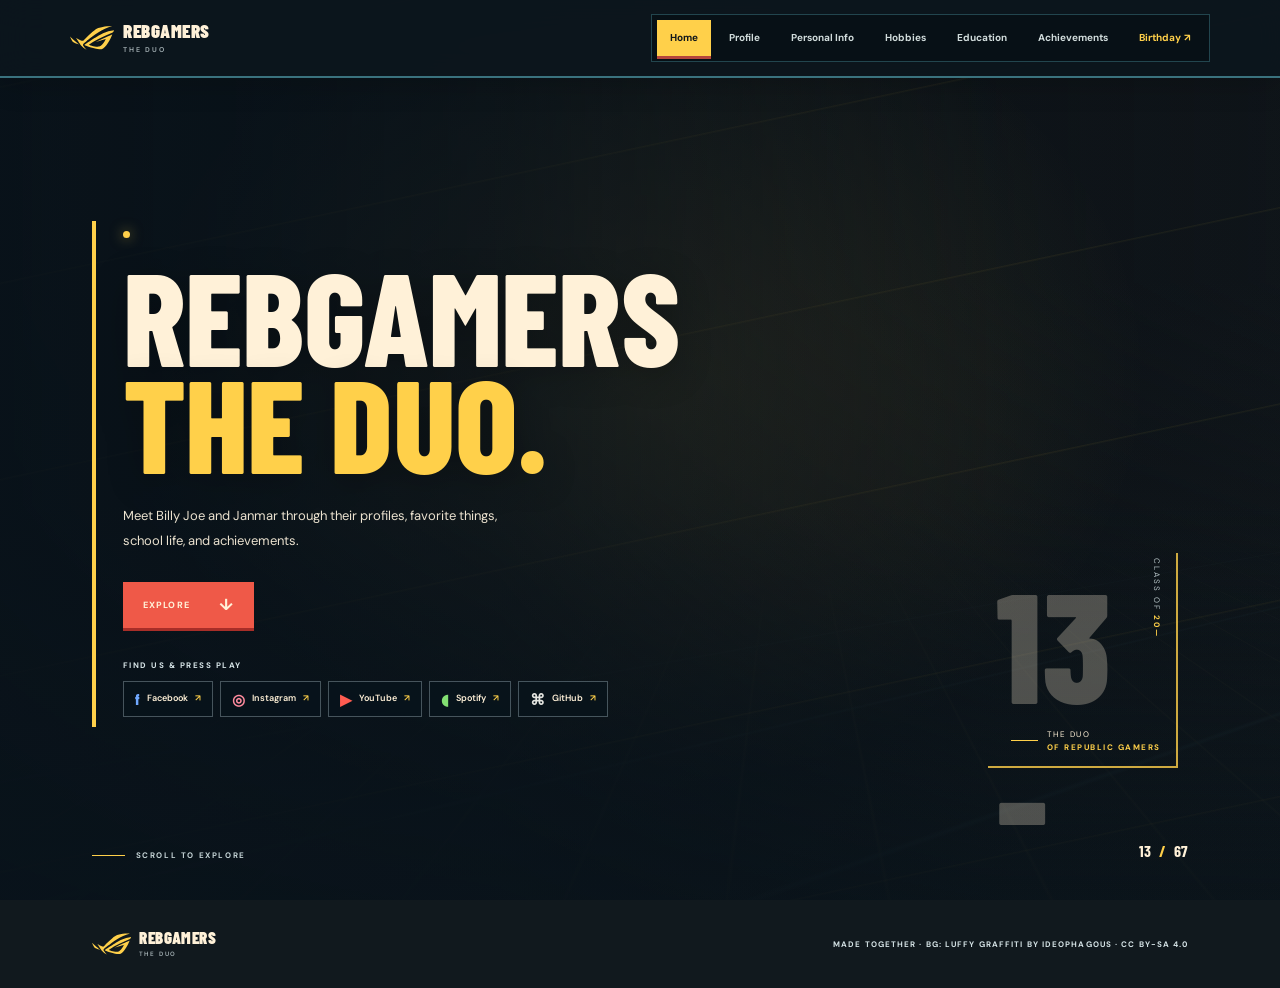
==== commit 1909ea7d: "Update print statement from 'Hello' to 'Goodbye'" ====
--- a/index.html
+++ b/index.html
@@ -11,12 +11,12 @@
 	<meta property="og:url" content="https://billyjoedamasino45-gif.github.io/REBGAMERS..../">
 	<meta property="og:title" content="REBGAMERS | Billy Joe and Janmar">
 	<meta property="og:description" content="Meet Billy Joe and Janmar in their shared portfolio of profiles, hobbies, education, and achievements.">
-	<meta property="og:image" content="https://billyjoedamasino45-gif.github.io/REBGAMERS..../bj.jpg">
+	<meta property="og:image" content="https://billyjoedamasino45-gif.github.io/REBGAMERS..../share-preview.jpg"> 	<meta property="og:image:secure_url" content="https://billyjoedamasino45-gif.github.io/REBGAMERS..../share-preview.jpg"> 	<meta property="og:image:type" content="image/jpeg"> 	<meta property="og:image:width" content="1200"> 	<meta property="og:image:height" content="630">
 	<meta property="og:image:alt" content="Billy Joe Damasino">
 	<meta name="twitter:card" content="summary_large_image">
-	<meta name="twitter:title" content="REBGAMERS | Billy Joe and Janmar">
+	<meta name="twitter:title" content="REBGAMERS">
 	<meta name="twitter:description" content="Meet Billy Joe and Janmar in their shared portfolio of profiles, hobbies, education, and achievements.">
-	<meta name="twitter:image" content="https://billyjoedamasino45-gif.github.io/REBGAMERS..../bj.jpg">
+	<meta name="twitter:image" content="https://billyjoedamasino45-gif.github.io/REBGAMERS..../share-preview.jpg">
 	<link rel="preconnect" href="https://fonts.googleapis.com">
 	<link rel="preconnect" href="https://fonts.gstatic.com" crossorigin>
 	<link href="https://fonts.googleapis.com/css2?family=Barlow+Condensed:wght@500;600;700;800;900&family=DM+Sans:wght@400;500;600;700&display=swap" rel="stylesheet">
@@ -45,7 +45,7 @@
 	<main>
 		<section class="hero" id="home">
 			<div class="hero-copy">
-				<p class="eyebrow"><span class="live-dot"></span> TWO FRIENDS · ONE SHARED STORY</p>
+				<p class="eyebrow"><span class="live-dot"></span> </p>
 				<h1>REBGAMERS<br><span>the duo.</span></h1>
 				<p class="hero-description">Meet Billy Joe and Janmar through their profiles, favorite things, school life, and achievements.</p>
 				<a class="hero-button" href="#Profile">EXPLORE <span aria-hidden="true">↓</span></a>
@@ -77,14 +77,14 @@
 			<div class="friend-grid">
 				<article class="friend-card friend-one">
 					<div class="friend-photo-wrap">
-						<img class="friend-photo" src="photos/bj.jpg" alt="Billy Joe Damasino" loading="lazy" decoding="async">
+						<img class="friend-photo" src="bj.jpg" alt="Billy Joe Damasino" loading="lazy" decoding="async">
 						<span class="portrait-label"> spam dol</span><span class="friend-number">13</span>
 					</div>
 					<div class="friend-info"><p class="eyebrow">YAMETE KUDASAI 13 · CO LEADER</p><h3 contenteditable="true" spellcheck="false" aria-label="Edit first friend's name">Billy Joe E. Damasino</h3><p class="friend-tagline" contenteditable="true" spellcheck="false" aria-label="Edit first friend's tagline">Isaiah 60:22</p><a class="text-link" href="#profile-one-hobbies">EXPLORE PROFILE <span aria-hidden="true">↗</span></a></div>
 				</article>
 				<article class="friend-card friend-two">
 					<div class="friend-photo-wrap">
-						<img class="friend-photo" src="photos/jm.jpg" alt="Janmar Lawrence Aloot" loading="lazy" decoding="async">
+						<img class="friend-photo" src="jm.jpg" alt="Janmar Lawrence Aloot" loading="lazy" decoding="async">
 						<span class="portrait-label">HAYABUSA</span><span class="friend-number">67</span>
 					</div>
 					<div class="friend-info"><p class="eyebrow">Haya 67 · LEADER</p><h3 contenteditable="true" spellcheck="false" aria-label="Edit second friend's name">Janmar Lawrence P. Aloot</h3><p class="friend-tagline" contenteditable="true" spellcheck="false" aria-label="Edit second friend's tagline">Good energy. Sharp focus. Ready for more.</p><a class="text-link" href="#profile-two-hobbies">EXPLORE PROFILE <span aria-hidden="true">↗</span></a></div>
